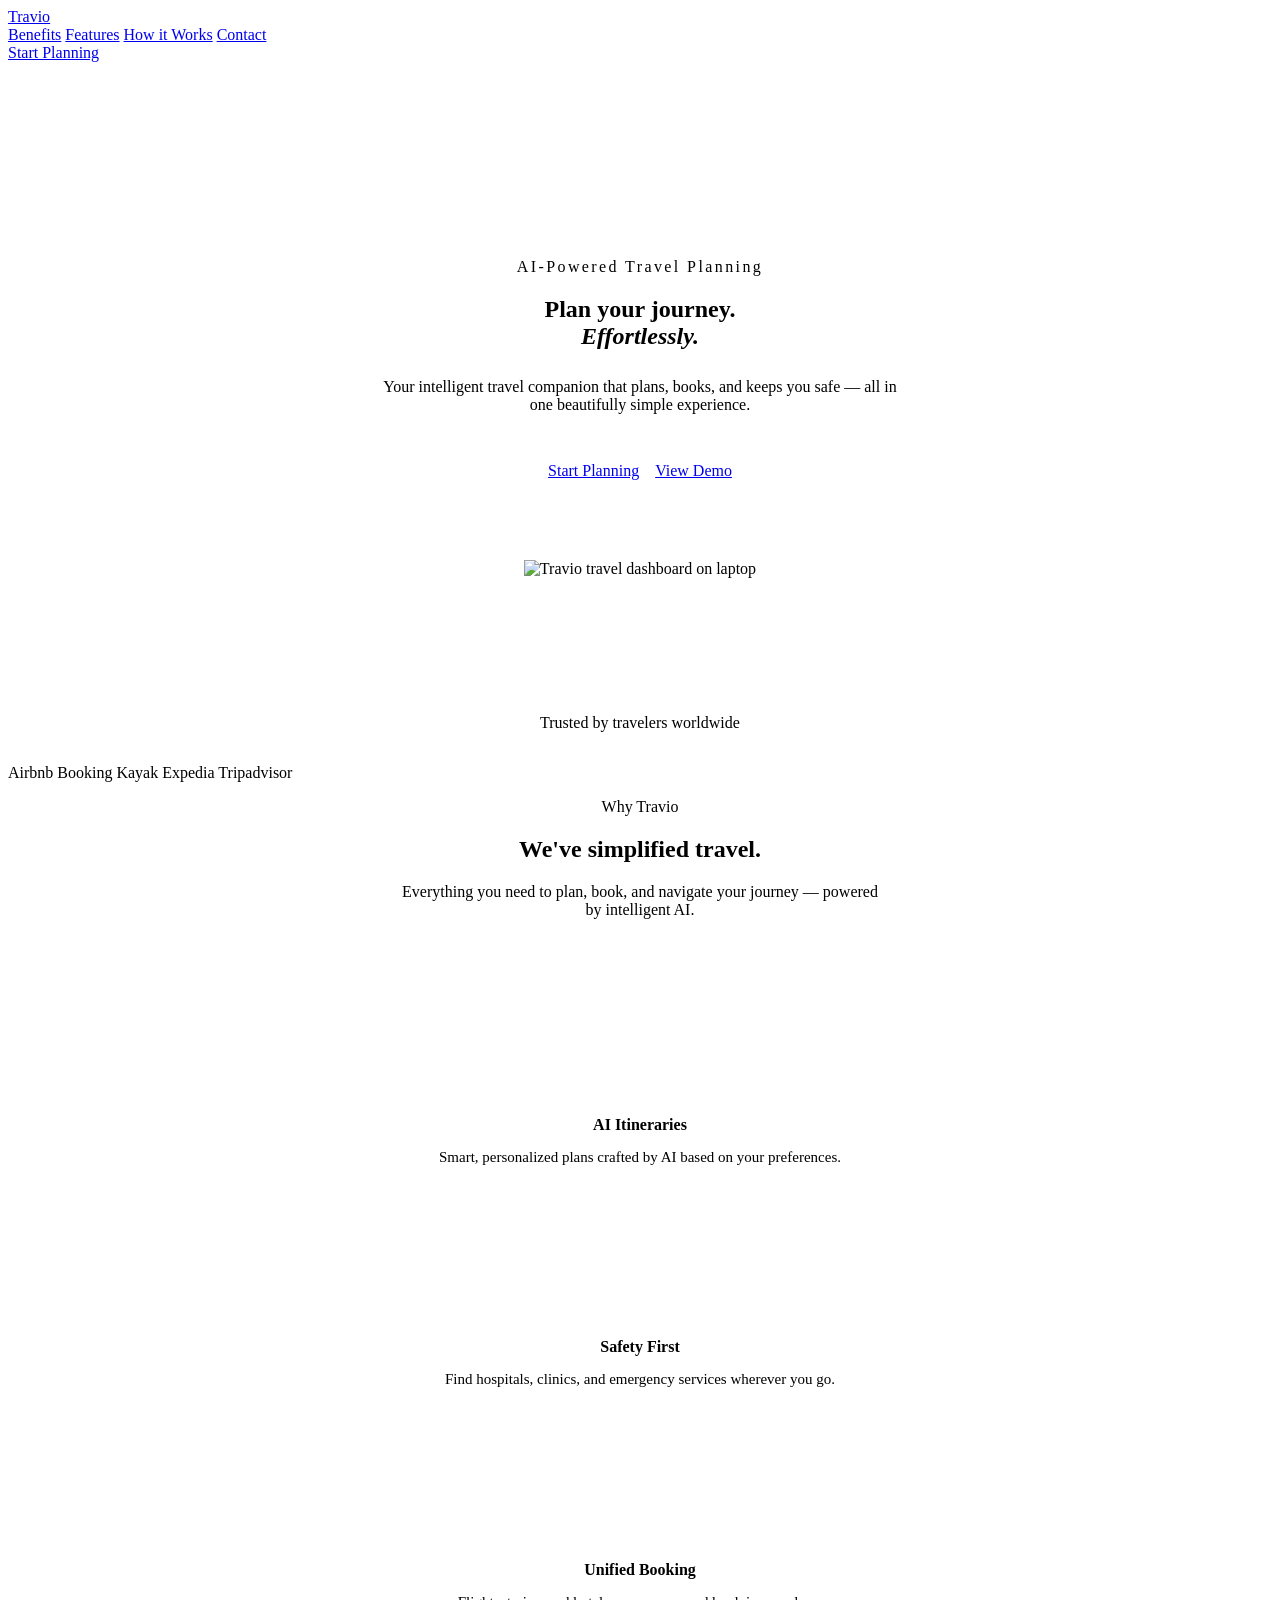
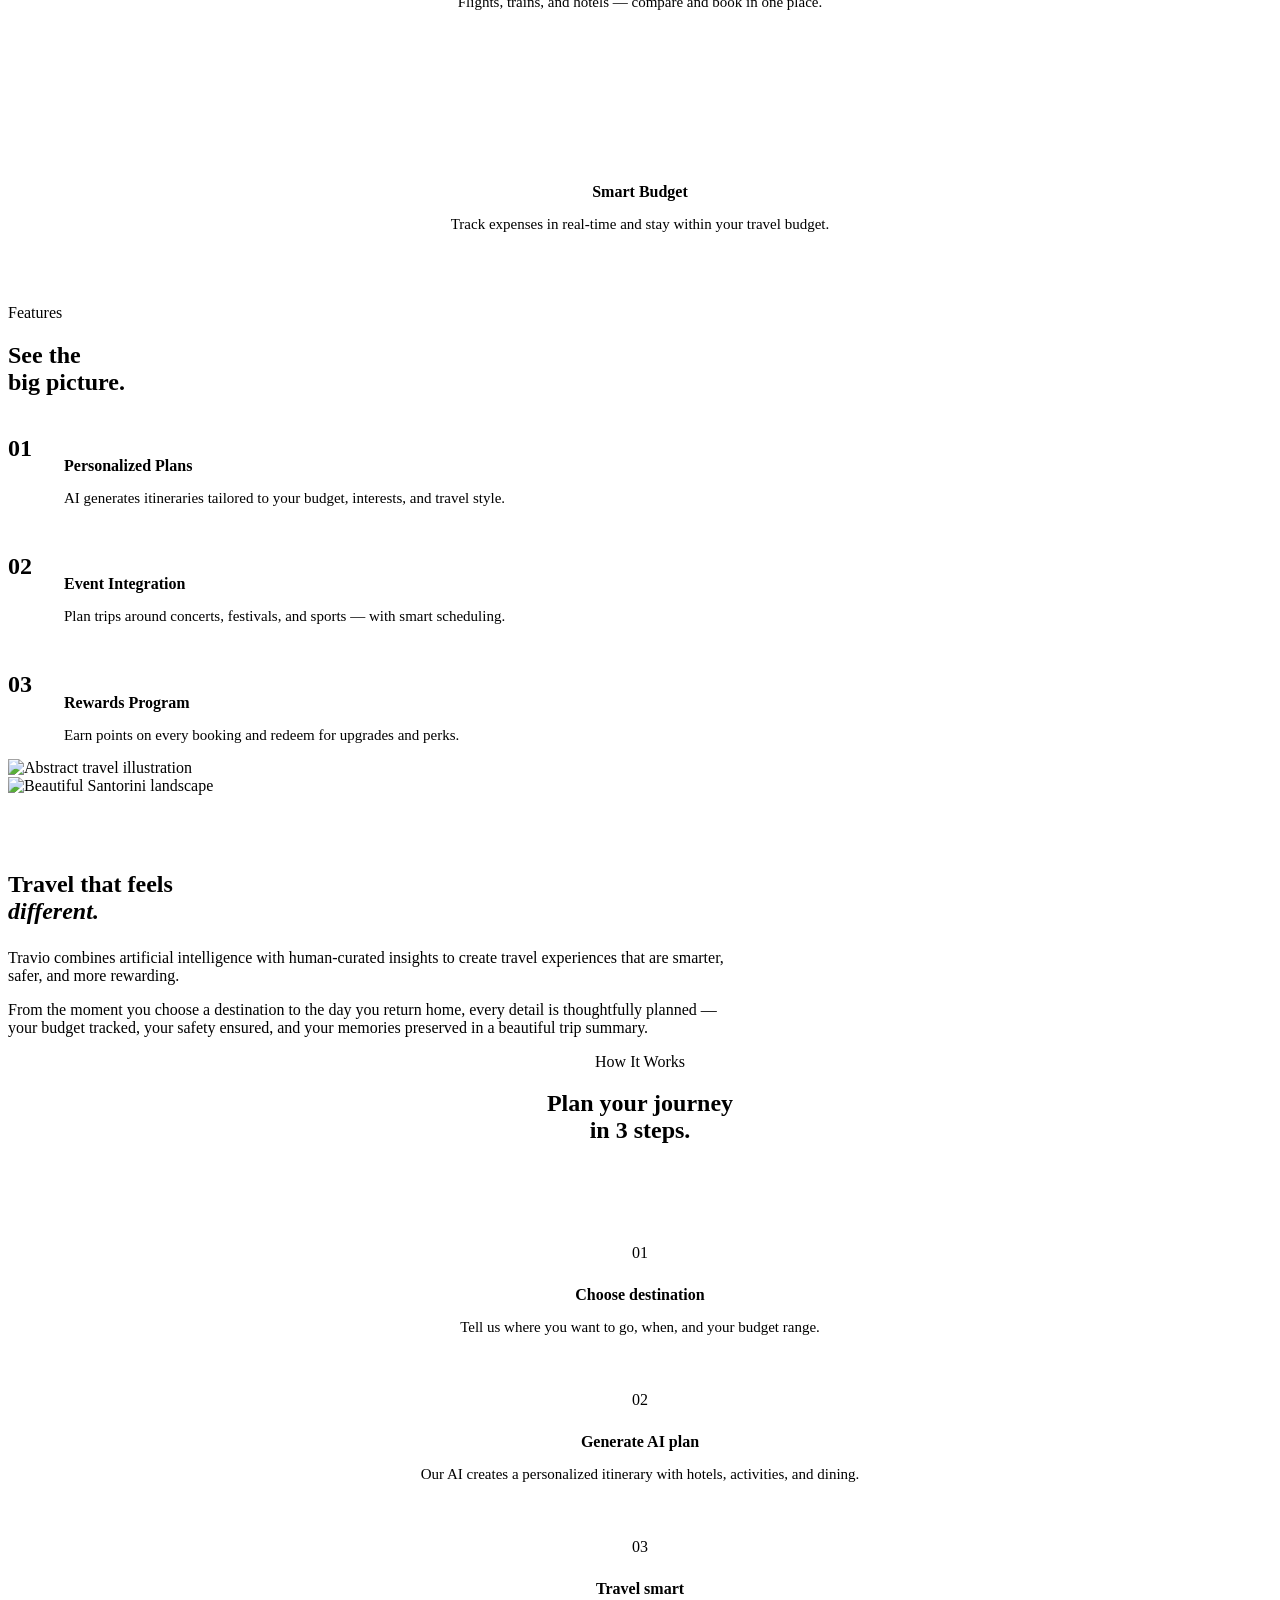
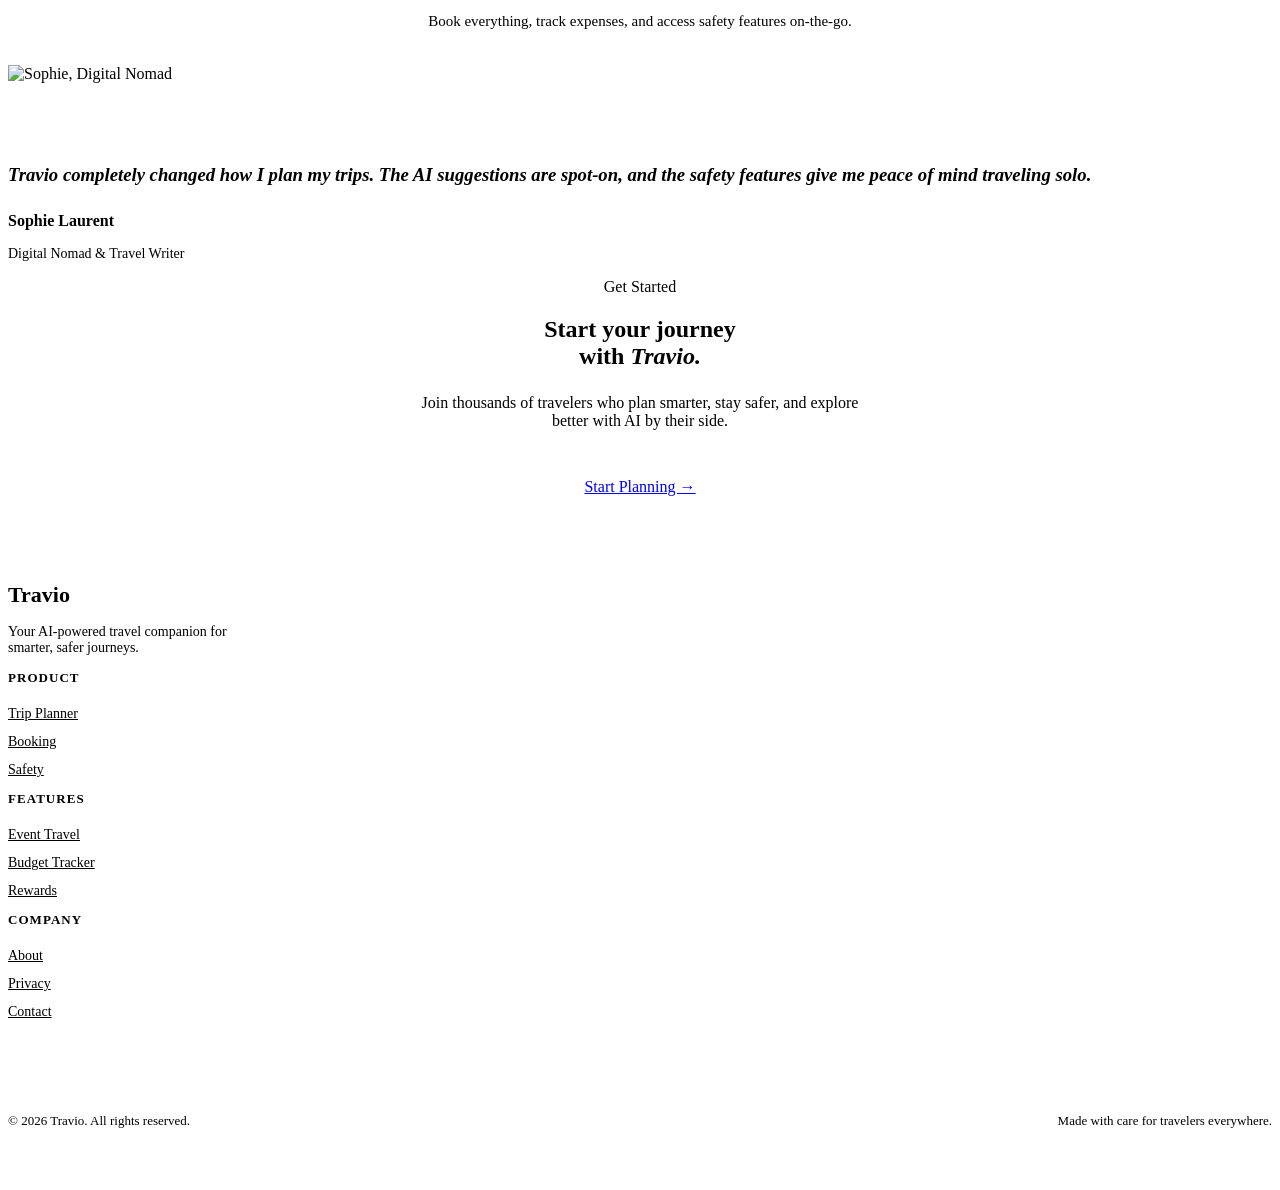
==== index.html @ 598a8935 "Add files via upload" ====
<!DOCTYPE html>
<html lang="en">
<head>
  <meta charset="UTF-8">
  <meta name="viewport" content="width=device-width, initial-scale=1.0">
  <meta name="description" content="Travio — AI Travel Planner & Companion. Plan your journey effortlessly with intelligent travel planning.">
  <title>Travio — Plan Your Journey. Effortlessly.</title>
  <link rel="stylesheet" href="css/style.css">
</head>
<body>

  <!-- ─── Navbar ─── -->
  <nav class="navbar" id="navbar">
    <a href="index.html" class="logo">Travio</a>
    <div class="nav-links" id="navLinks">
      <a href="#benefits">Benefits</a>
      <a href="#features">Features</a>
      <a href="#how-it-works">How it Works</a>
      <a href="#contact">Contact</a>
    </div>
    <a href="planner.html" class="btn btn-primary btn-sm">Start Planning</a>
    <div class="mobile-toggle" id="mobileToggle" onclick="document.getElementById('navLinks').classList.toggle('open')">
      <span></span><span></span><span></span>
    </div>
  </nav>

  <!-- ─── Hero ─── -->
  <section style="padding-top: 180px; padding-bottom: 120px; position: relative;">
    <div class="container" style="text-align: center;">
      <div class="reveal visible">
        <p class="label" style="margin-bottom: 20px; letter-spacing: 0.15em; color: var(--accent);">AI-Powered Travel Planning</p>
        <h1 style="max-width: 820px; margin: 0 auto 28px;">Plan your journey.<br><em>Effortlessly.</em></h1>
        <p class="text-lg" style="max-width: 520px; margin: 0 auto 48px; color: var(--text-secondary);">
          Your intelligent travel companion that plans, books, and keeps you safe — all in one beautifully simple experience.
        </p>
        <div style="display: flex; gap: 16px; justify-content: center; flex-wrap: wrap;">
          <a href="planner.html" class="btn btn-primary btn-lg">Start Planning</a>
          <a href="dashboard.html" class="btn btn-secondary btn-lg">View Demo</a>
        </div>
      </div>

      <!-- Hero Image -->
      <div class="reveal" style="margin-top: 80px; position: relative;">
        <div style="position: relative; max-width: 800px; margin: 0 auto;">
          <img src="assets/hero-mockup.png" alt="Travio travel dashboard on laptop" style="width: 100%; border-radius: var(--radius-xl); position: relative; z-index: 2;">
        </div>
      </div>
    </div>
  </section>

  <!-- ─── Logo Strip ─── -->
  <section class="section-sm" style="border-top: 1px solid var(--border-light); border-bottom: 1px solid var(--border-light);">
    <div class="container">
      <p class="label" style="text-align: center; margin-bottom: 32px;">Trusted by travelers worldwide</p>
      <div class="logo-strip reveal">
        <span>Airbnb</span>
        <span>Booking</span>
        <span>Kayak</span>
        <span>Expedia</span>
        <span>Tripadvisor</span>
      </div>
    </div>
  </section>

  <!-- ─── Benefits ─── -->
  <section class="section" id="benefits">
    <div class="container">
      <div style="text-align: center; margin-bottom: 80px;" class="reveal">
        <p class="label" style="margin-bottom: 16px; color: var(--accent);">Why Travio</p>
        <h2>We've simplified travel.</h2>
        <p style="max-width: 480px; margin: 20px auto 0;">Everything you need to plan, book, and navigate your journey — powered by intelligent AI.</p>
      </div>
      <div class="grid-4">
        <div class="card card-flat reveal reveal-delay-1" style="text-align: center; padding: 40px 16px;">
          <div style="width: 56px; height: 56px; border-radius: 50%; background: var(--accent-light); display: flex; align-items: center; justify-content: center; margin: 0 auto 20px;">
            <svg width="24" height="24" fill="none" stroke="var(--accent)" stroke-width="1.5" viewBox="0 0 24 24"><path d="M12 2L2 7l10 5 10-5-10-5z"/><path d="M2 17l10 5 10-5"/><path d="M2 12l10 5 10-5"/></svg>
          </div>
          <h4 style="margin-bottom: 8px;">AI Itineraries</h4>
          <p style="font-size: 0.9375rem;">Smart, personalized plans crafted by AI based on your preferences.</p>
        </div>
        <div class="card card-flat reveal reveal-delay-2" style="text-align: center; padding: 40px 16px;">
          <div style="width: 56px; height: 56px; border-radius: 50%; background: var(--accent-light); display: flex; align-items: center; justify-content: center; margin: 0 auto 20px;">
            <svg width="24" height="24" fill="none" stroke="var(--accent)" stroke-width="1.5" viewBox="0 0 24 24"><path d="M12 22s-8-4.5-8-11.8A8 8 0 0112 2a8 8 0 018 8.2c0 7.3-8 11.8-8 11.8z"/><circle cx="12" cy="10" r="3"/></svg>
          </div>
          <h4 style="margin-bottom: 8px;">Safety First</h4>
          <p style="font-size: 0.9375rem;">Find hospitals, clinics, and emergency services wherever you go.</p>
        </div>
        <div class="card card-flat reveal reveal-delay-3" style="text-align: center; padding: 40px 16px;">
          <div style="width: 56px; height: 56px; border-radius: 50%; background: var(--accent-light); display: flex; align-items: center; justify-content: center; margin: 0 auto 20px;">
            <svg width="24" height="24" fill="none" stroke="var(--accent)" stroke-width="1.5" viewBox="0 0 24 24"><rect x="2" y="5" width="20" height="14" rx="2"/><path d="M2 10h20"/></svg>
          </div>
          <h4 style="margin-bottom: 8px;">Unified Booking</h4>
          <p style="font-size: 0.9375rem;">Flights, trains, and hotels — compare and book in one place.</p>
        </div>
        <div class="card card-flat reveal reveal-delay-4" style="text-align: center; padding: 40px 16px;">
          <div style="width: 56px; height: 56px; border-radius: 50%; background: var(--accent-light); display: flex; align-items: center; justify-content: center; margin: 0 auto 20px;">
            <svg width="24" height="24" fill="none" stroke="var(--accent)" stroke-width="1.5" viewBox="0 0 24 24"><circle cx="12" cy="12" r="10"/><path d="M16 8l-4 4-4-4"/><path d="M12 12v6"/></svg>
          </div>
          <h4 style="margin-bottom: 8px;">Smart Budget</h4>
          <p style="font-size: 0.9375rem;">Track expenses in real-time and stay within your travel budget.</p>
        </div>
      </div>
    </div>
  </section>

  <!-- ─── Feature Split ─── -->
  <section class="section" id="features" style="background: var(--bg-alt);">
    <div class="container">
      <div class="grid-2" style="align-items: center;">
        <div class="reveal">
          <p class="label" style="margin-bottom: 16px; color: var(--accent);">Features</p>
          <h2 style="margin-bottom: 40px;">See the<br>big picture.</h2>
          <div style="display: flex; flex-direction: column; gap: 32px;">
            <div style="display: flex; gap: 20px;">
              <span style="font-family: var(--font-serif); font-size: 1.5rem; font-weight: 700; color: var(--border); line-height: 1; min-width: 36px;">01</span>
              <div>
                <h4 style="margin-bottom: 6px;">Personalized Plans</h4>
                <p style="font-size: 0.9375rem;">AI generates itineraries tailored to your budget, interests, and travel style.</p>
              </div>
            </div>
            <div style="display: flex; gap: 20px;">
              <span style="font-family: var(--font-serif); font-size: 1.5rem; font-weight: 700; color: var(--border); line-height: 1; min-width: 36px;">02</span>
              <div>
                <h4 style="margin-bottom: 6px;">Event Integration</h4>
                <p style="font-size: 0.9375rem;">Plan trips around concerts, festivals, and sports — with smart scheduling.</p>
              </div>
            </div>
            <div style="display: flex; gap: 20px;">
              <span style="font-family: var(--font-serif); font-size: 1.5rem; font-weight: 700; color: var(--border); line-height: 1; min-width: 36px;">03</span>
              <div>
                <h4 style="margin-bottom: 6px;">Rewards Program</h4>
                <p style="font-size: 0.9375rem;">Earn points on every booking and redeem for upgrades and perks.</p>
              </div>
            </div>
          </div>
        </div>
        <div class="reveal reveal-delay-2">
          <img src="assets/abstract-shapes.png" alt="Abstract travel illustration" style="width: 100%; border-radius: var(--radius-xl);">
        </div>
      </div>
    </div>
  </section>

  <!-- ─── Image + Text ─── -->
  <section class="section">
    <div class="container">
      <div class="reveal">
        <img src="assets/travel-landscape.png" alt="Beautiful Santorini landscape" style="width: 100%; border-radius: var(--radius-xl); margin-bottom: 56px; max-height: 520px; object-fit: cover;">
      </div>
      <div class="reveal" style="max-width: 720px;">
        <h2 style="margin-bottom: 24px;">Travel that feels<br><em>different.</em></h2>
        <p class="text-lg" style="margin-bottom: 16px;">Travio combines artificial intelligence with human-curated insights to create travel experiences that are smarter, safer, and more rewarding.</p>
        <p>From the moment you choose a destination to the day you return home, every detail is thoughtfully planned — your budget tracked, your safety ensured, and your memories preserved in a beautiful trip summary.</p>
      </div>
    </div>
  </section>

  <!-- ─── Process Steps ─── -->
  <section class="section" id="how-it-works" style="background: var(--bg-alt);">
    <div class="container">
      <div style="text-align: center; margin-bottom: 80px;" class="reveal">
        <p class="label" style="margin-bottom: 16px; color: var(--accent);">How It Works</p>
        <h2>Plan your journey<br>in 3 steps.</h2>
      </div>
      <div class="grid-3">
        <div class="reveal reveal-delay-1" style="text-align: center; padding: 20px;">
          <div class="step-number" style="margin-bottom: 24px;">01</div>
          <h4 style="margin-bottom: 12px;">Choose destination</h4>
          <p style="font-size: 0.9375rem;">Tell us where you want to go, when, and your budget range.</p>
        </div>
        <div class="reveal reveal-delay-2" style="text-align: center; padding: 20px;">
          <div class="step-number" style="margin-bottom: 24px;">02</div>
          <h4 style="margin-bottom: 12px;">Generate AI plan</h4>
          <p style="font-size: 0.9375rem;">Our AI creates a personalized itinerary with hotels, activities, and dining.</p>
        </div>
        <div class="reveal reveal-delay-3" style="text-align: center; padding: 20px;">
          <div class="step-number" style="margin-bottom: 24px;">03</div>
          <h4 style="margin-bottom: 12px;">Travel smart</h4>
          <p style="font-size: 0.9375rem;">Book everything, track expenses, and access safety features on-the-go.</p>
        </div>
      </div>
    </div>
  </section>

  <!-- ─── Testimonial ─── -->
  <section class="section">
    <div class="container">
      <div class="grid-2" style="align-items: center; gap: 80px;">
        <div class="reveal">
          <img src="assets/testimonial.png" alt="Sophie, Digital Nomad" style="width: 100%; border-radius: var(--radius-xl); max-height: 520px; object-fit: cover;">
        </div>
        <div class="reveal reveal-delay-2">
          <svg width="40" height="32" viewBox="0 0 40 32" fill="none" style="margin-bottom: 24px;"><path d="M0 32V19.2C0 6.4 7.5 0 18 0v8c-6 0-9 3.2-9 8h9v16H0zm22 0V19.2C22 6.4 29.5 0 40 0v8c-6 0-9 3.2-9 8h9v16H22z" fill="var(--border)"/></svg>
          <h3 style="margin-bottom: 24px; font-style: italic; line-height: 1.4;">Travio completely changed how I plan my trips. The AI suggestions are spot-on, and the safety features give me peace of mind traveling solo.</h3>
          <div>
            <p style="font-weight: 600; color: var(--text); font-size: 1rem;">Sophie Laurent</p>
            <p style="font-size: 0.875rem;">Digital Nomad & Travel Writer</p>
          </div>
        </div>
      </div>
    </div>
  </section>

  <!-- ─── CTA ─── -->
  <section class="section" style="background: var(--bg-alt);">
    <div class="container" style="text-align: center;">
      <div class="reveal">
        <p class="label" style="margin-bottom: 16px; color: var(--accent);">Get Started</p>
        <h2 style="margin-bottom: 24px;">Start your journey<br>with <em>Travio.</em></h2>
        <p style="max-width: 440px; margin: 0 auto 48px;">Join thousands of travelers who plan smarter, stay safer, and explore better with AI by their side.</p>
        <a href="planner.html" class="btn btn-primary btn-lg">Start Planning →</a>
      </div>
    </div>
  </section>

  <!-- ─── Footer ─── -->
  <footer id="contact" style="border-top: 1px solid var(--border-light); padding: 64px 0 40px;">
    <div class="container">
      <div class="grid-4" style="margin-bottom: 56px;">
        <div>
          <p class="logo" style="font-family: var(--font-serif); font-weight: 700; font-size: 1.375rem; margin-bottom: 16px;">Travio</p>
          <p style="font-size: 0.875rem; max-width: 240px;">Your AI-powered travel companion for smarter, safer journeys.</p>
        </div>
        <div>
          <p style="font-weight: 600; font-size: 0.8125rem; text-transform: uppercase; letter-spacing: 0.08em; color: var(--text); margin-bottom: 20px;">Product</p>
          <div style="display: flex; flex-direction: column; gap: 12px;">
            <a href="planner.html" style="font-size: 0.875rem; color: var(--text-secondary);">Trip Planner</a>
            <a href="booking.html" style="font-size: 0.875rem; color: var(--text-secondary);">Booking</a>
            <a href="safety.html" style="font-size: 0.875rem; color: var(--text-secondary);">Safety</a>
          </div>
        </div>
        <div>
          <p style="font-weight: 600; font-size: 0.8125rem; text-transform: uppercase; letter-spacing: 0.08em; color: var(--text); margin-bottom: 20px;">Features</p>
          <div style="display: flex; flex-direction: column; gap: 12px;">
            <a href="events.html" style="font-size: 0.875rem; color: var(--text-secondary);">Event Travel</a>
            <a href="budget.html" style="font-size: 0.875rem; color: var(--text-secondary);">Budget Tracker</a>
            <a href="rewards.html" style="font-size: 0.875rem; color: var(--text-secondary);">Rewards</a>
          </div>
        </div>
        <div>
          <p style="font-weight: 600; font-size: 0.8125rem; text-transform: uppercase; letter-spacing: 0.08em; color: var(--text); margin-bottom: 20px;">Company</p>
          <div style="display: flex; flex-direction: column; gap: 12px;">
            <a href="#" style="font-size: 0.875rem; color: var(--text-secondary);">About</a>
            <a href="#" style="font-size: 0.875rem; color: var(--text-secondary);">Privacy</a>
            <a href="#" style="font-size: 0.875rem; color: var(--text-secondary);">Contact</a>
          </div>
        </div>
      </div>
      <div style="border-top: 1px solid var(--border-light); padding-top: 24px; display: flex; justify-content: space-between; align-items: center; flex-wrap: wrap; gap: 12px;">
        <p style="font-size: 0.8125rem; color: var(--text-light);">© 2026 Travio. All rights reserved.</p>
        <p style="font-size: 0.8125rem; color: var(--text-light);">Made with care for travelers everywhere.</p>
      </div>
    </div>
  </footer>

  <script src="js/app.js"></script>
</body>
</html>
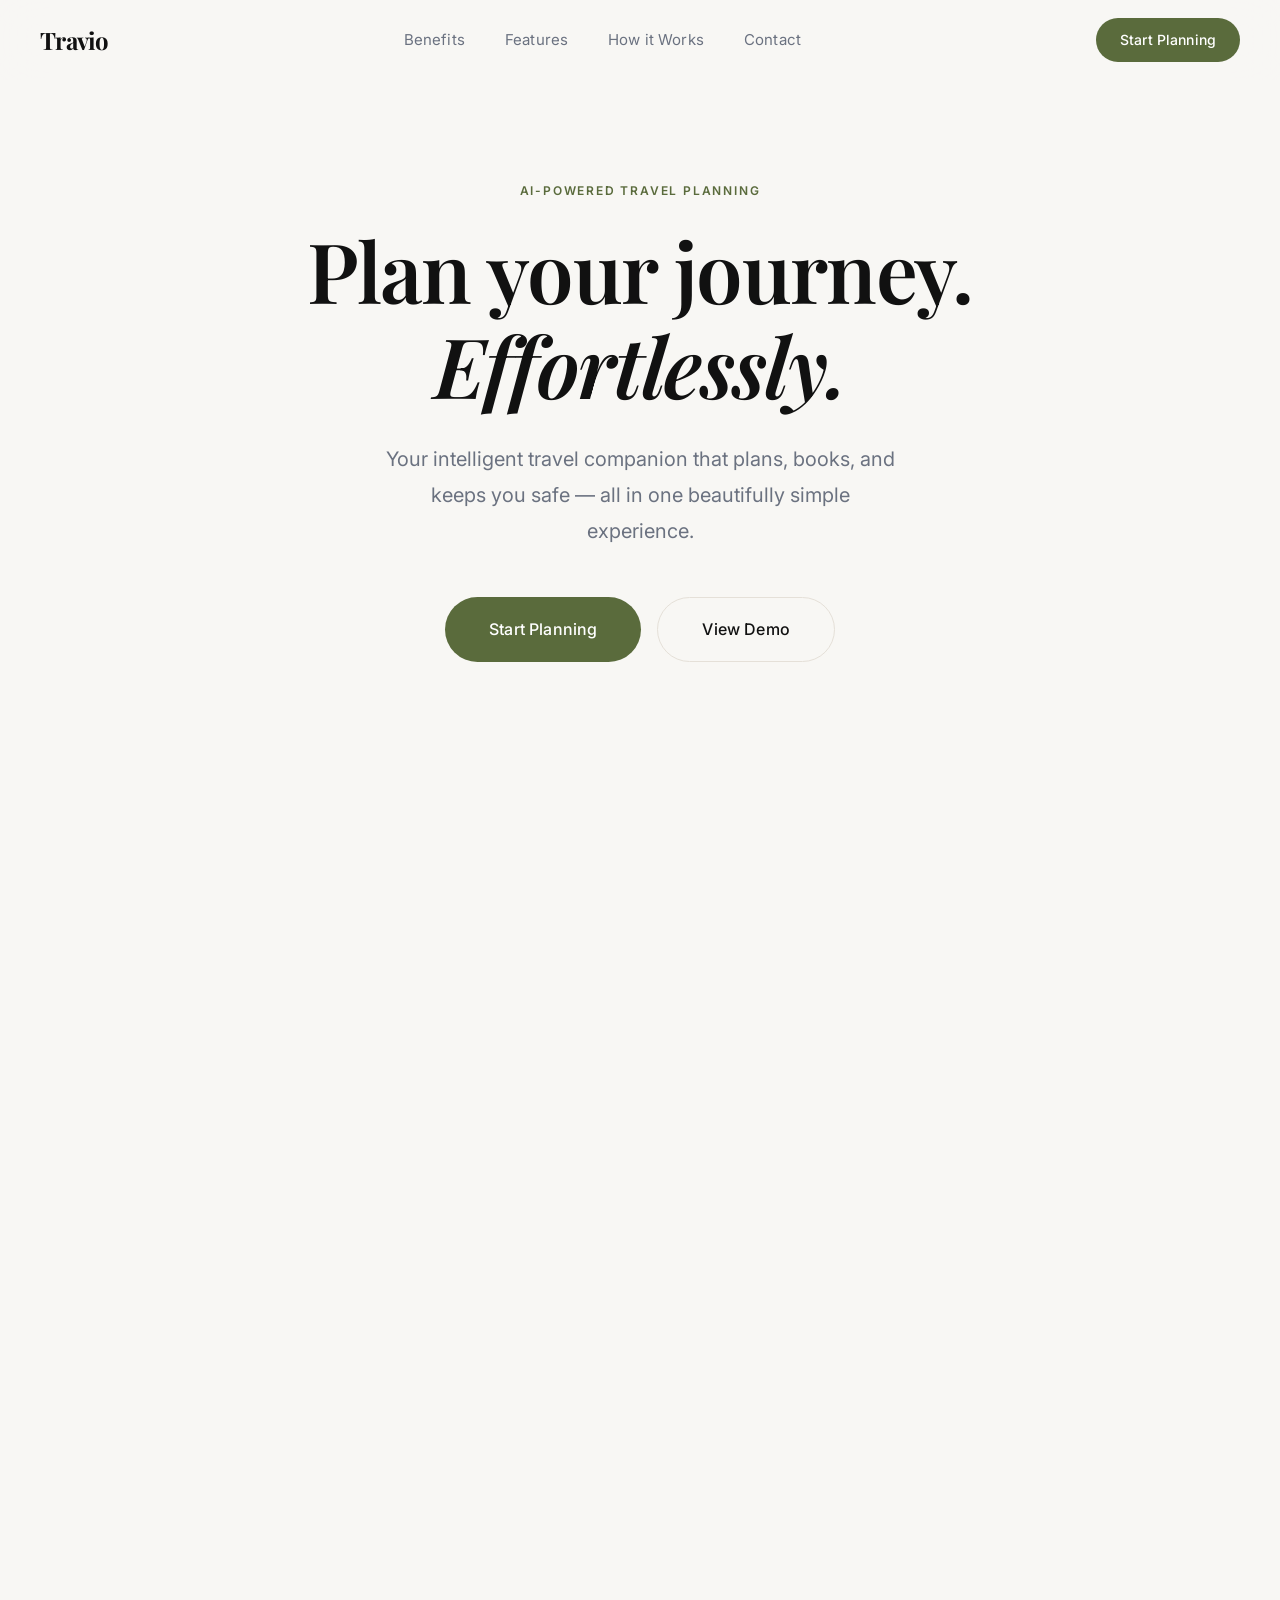
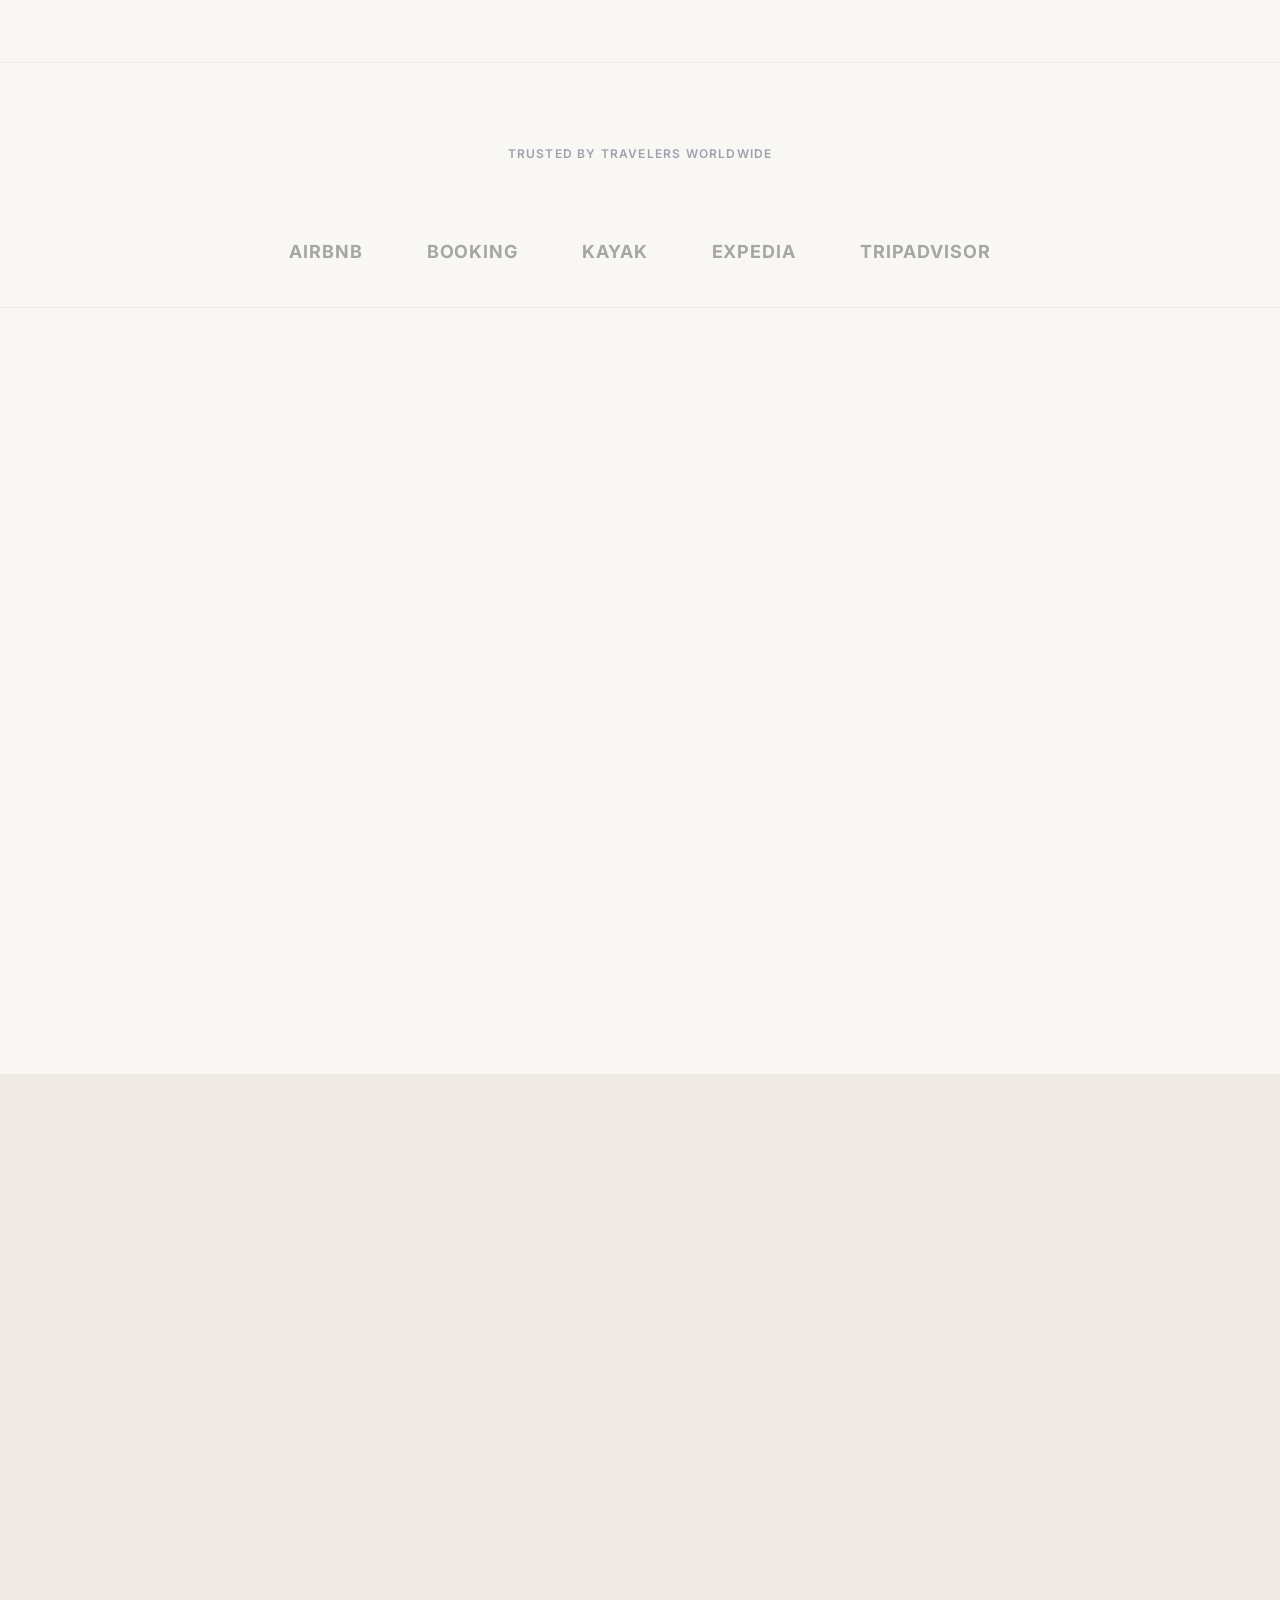
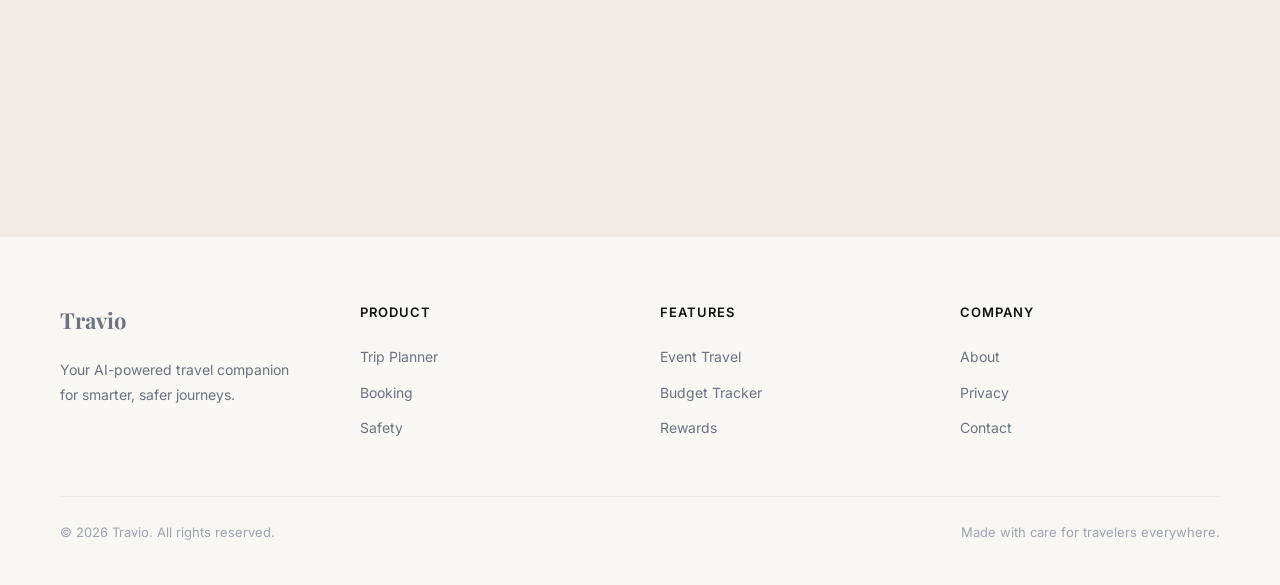
==== commit 09054590: "Update image paths to use relative URLs" ====
--- a/index.html
+++ b/index.html
@@ -5,7 +5,7 @@
   <meta name="viewport" content="width=device-width, initial-scale=1.0">
   <meta name="description" content="Travio — AI Travel Planner & Companion. Plan your journey effortlessly with intelligent travel planning.">
   <title>Travio — Plan Your Journey. Effortlessly.</title>
-  <link rel="stylesheet" href="css/style.css">
+<link rel="stylesheet" href="./style.css">
 </head>
 <body>
 
@@ -42,7 +42,7 @@
       <!-- Hero Image -->
       <div class="reveal" style="margin-top: 80px; position: relative;">
         <div style="position: relative; max-width: 800px; margin: 0 auto;">
-          <img src="assets/hero-mockup.png" alt="Travio travel dashboard on laptop" style="width: 100%; border-radius: var(--radius-xl); position: relative; z-index: 2;">
+          <img src="./hero-mockup.png" alt="Travio travel dashboard on laptop" style="width: 100%; border-radius: var(--radius-xl); position: relative; z-index: 2;">
         </div>
       </div>
     </div>
@@ -135,7 +135,7 @@
           </div>
         </div>
         <div class="reveal reveal-delay-2">
-          <img src="assets/abstract-shapes.png" alt="Abstract travel illustration" style="width: 100%; border-radius: var(--radius-xl);">
+          <img src="./abstract-shapes.png" alt="Abstract travel illustration" style="width: 100%; border-radius: var(--radius-xl);">
         </div>
       </div>
     </div>
@@ -145,7 +145,7 @@
   <section class="section">
     <div class="container">
       <div class="reveal">
-        <img src="assets/travel-landscape.png" alt="Beautiful Santorini landscape" style="width: 100%; border-radius: var(--radius-xl); margin-bottom: 56px; max-height: 520px; object-fit: cover;">
+        <img src="./travel-landscape.png" alt="Beautiful Santorini landscape" style="width: 100%; border-radius: var(--radius-xl); margin-bottom: 56px; max-height: 520px; object-fit: cover;">
       </div>
       <div class="reveal" style="max-width: 720px;">
         <h2 style="margin-bottom: 24px;">Travel that feels<br><em>different.</em></h2>
@@ -187,7 +187,7 @@
     <div class="container">
       <div class="grid-2" style="align-items: center; gap: 80px;">
         <div class="reveal">
-          <img src="assets/testimonial.png" alt="Sophie, Digital Nomad" style="width: 100%; border-radius: var(--radius-xl); max-height: 520px; object-fit: cover;">
+          <img src="./testimonial.png" alt="Sophie, Digital Nomad" style="width: 100%; border-radius: var(--radius-xl); max-height: 520px; object-fit: cover;">
         </div>
         <div class="reveal reveal-delay-2">
           <svg width="40" height="32" viewBox="0 0 40 32" fill="none" style="margin-bottom: 24px;"><path d="M0 32V19.2C0 6.4 7.5 0 18 0v8c-6 0-9 3.2-9 8h9v16H0zm22 0V19.2C22 6.4 29.5 0 40 0v8c-6 0-9 3.2-9 8h9v16H22z" fill="var(--border)"/></svg>
--- a/style.css
+++ b/style.css
@@ -0,0 +1,307 @@
+/* ===== Travio — Editorial Design System ===== */
+@import url('https://fonts.googleapis.com/css2?family=Playfair+Display:ital,wght@0,400;0,500;0,600;0,700;0,800;1,400;1,500&family=Inter:wght@300;400;500;600;700&display=swap');
+
+/* --- Tokens --- */
+:root {
+  --bg: #F8F7F4;
+  --bg-alt: #EFEAE3;
+  --accent: #5A6B3C;
+  --accent-hover: #4A5A30;
+  --accent-light: rgba(90,107,60,0.08);
+  --text: #111111;
+  --text-secondary: #6B7280;
+  --text-light: #9CA3AF;
+  --white: #FFFFFF;
+  --border: #E5E0D8;
+  --border-light: #F0EBE4;
+  --shadow-sm: 0 1px 3px rgba(0,0,0,0.04);
+  --shadow: 0 4px 20px rgba(0,0,0,0.06);
+  --shadow-lg: 0 16px 48px rgba(0,0,0,0.08);
+  --shadow-xl: 0 24px 64px rgba(0,0,0,0.1);
+  --radius: 12px;
+  --radius-lg: 20px;
+  --radius-xl: 32px;
+  --radius-full: 9999px;
+  --font-serif: 'Playfair Display', Georgia, serif;
+  --font-sans: 'Inter', -apple-system, sans-serif;
+  --ease: cubic-bezier(0.4, 0, 0.2, 1);
+  --ease-out: cubic-bezier(0, 0, 0.2, 1);
+}
+
+/* --- Reset --- */
+*, *::before, *::after { box-sizing: border-box; margin: 0; padding: 0; }
+html { scroll-behavior: smooth; font-size: 16px; }
+body {
+  font-family: var(--font-sans);
+  color: var(--text);
+  background: var(--bg);
+  line-height: 1.7;
+  -webkit-font-smoothing: antialiased;
+  -moz-osx-font-smoothing: grayscale;
+  overflow-x: hidden;
+}
+a { text-decoration: none; color: inherit; }
+ul, ol { list-style: none; }
+img { max-width: 100%; display: block; }
+button { cursor: pointer; font-family: var(--font-sans); border: none; background: none; }
+input, select, textarea { font-family: var(--font-sans); border: none; outline: none; }
+
+/* --- Typography --- */
+h1, h2, h3 { font-family: var(--font-serif); font-weight: 600; line-height: 1.15; color: var(--text); letter-spacing: -0.02em; }
+h4 { font-family: var(--font-sans); font-weight: 600; line-height: 1.3; color: var(--text); }
+h1 { font-size: clamp(3rem, 6.5vw, 5.5rem); }
+h2 { font-size: clamp(2rem, 4vw, 3.5rem); }
+h3 { font-size: clamp(1.5rem, 2.5vw, 2rem); }
+h4 { font-size: 1.125rem; }
+p { color: var(--text-secondary); line-height: 1.8; font-size: 1.0625rem; }
+.text-lg { font-size: 1.25rem; line-height: 1.8; }
+.text-sm { font-size: 0.875rem; }
+.text-xs { font-size: 0.8125rem; }
+.text-serif { font-family: var(--font-serif); }
+.text-italic { font-style: italic; }
+.label {
+  font-size: 0.75rem; font-weight: 600; text-transform: uppercase;
+  letter-spacing: 0.1em; color: var(--text-light);
+}
+
+/* --- Layout --- */
+.container { max-width: 1240px; margin: 0 auto; padding: 0 40px; }
+.container-narrow { max-width: 900px; margin: 0 auto; padding: 0 40px; }
+.section { padding: 120px 0; }
+.section-sm { padding: 80px 0; }
+.grid-2 { display: grid; grid-template-columns: repeat(2, 1fr); gap: 48px; }
+.grid-3 { display: grid; grid-template-columns: repeat(3, 1fr); gap: 40px; }
+.grid-4 { display: grid; grid-template-columns: repeat(4, 1fr); gap: 40px; }
+.flex { display: flex; }
+.flex-center { display: flex; align-items: center; justify-content: center; }
+.flex-between { display: flex; align-items: center; justify-content: space-between; }
+.gap-8 { gap: 8px; } .gap-12 { gap: 12px; } .gap-16 { gap: 16px; } .gap-24 { gap: 24px; } .gap-32 { gap: 32px; }
+
+/* --- Navbar --- */
+.navbar {
+  position: fixed; top: 0; left: 0; right: 0; z-index: 100;
+  padding: 0 40px; height: 80px;
+  display: flex; align-items: center; justify-content: space-between;
+  background: rgba(248,247,244,0.9);
+  backdrop-filter: blur(20px); -webkit-backdrop-filter: blur(20px);
+  transition: box-shadow 0.3s var(--ease);
+}
+.navbar.scrolled { box-shadow: 0 1px 0 var(--border); }
+.navbar .logo {
+  font-family: var(--font-serif); font-weight: 700; font-size: 1.5rem;
+  color: var(--text); letter-spacing: -0.03em;
+}
+.nav-links { display: flex; align-items: center; gap: 40px; }
+.nav-links a {
+  font-size: 0.9375rem; font-weight: 400; color: var(--text-secondary);
+  transition: color 0.2s var(--ease); letter-spacing: 0.01em;
+}
+.nav-links a:hover { color: var(--text); }
+.mobile-toggle { display: none; flex-direction: column; gap: 5px; cursor: pointer; }
+.mobile-toggle span { width: 20px; height: 1.5px; background: var(--text); border-radius: 2px; transition: all 0.3s var(--ease); }
+
+/* --- Buttons --- */
+.btn {
+  display: inline-flex; align-items: center; justify-content: center; gap: 8px;
+  font-weight: 500; font-size: 0.9375rem; letter-spacing: 0.01em;
+  border-radius: var(--radius-full); padding: 14px 32px;
+  transition: all 0.3s var(--ease); white-space: nowrap;
+}
+.btn-primary {
+  background: var(--accent); color: var(--white);
+}
+.btn-primary:hover { background: var(--accent-hover); transform: translateY(-2px); box-shadow: 0 8px 24px rgba(90,107,60,0.25); }
+.btn-secondary {
+  background: transparent; color: var(--text); border: 1.5px solid var(--border);
+}
+.btn-secondary:hover { border-color: var(--text); transform: translateY(-1px); }
+.btn-sm { padding: 10px 24px; font-size: 0.875rem; }
+.btn-lg { padding: 18px 44px; font-size: 1rem; }
+
+/* --- Cards --- */
+.card {
+  background: var(--white); border-radius: var(--radius-lg); padding: 36px;
+  border: 1px solid var(--border-light);
+  transition: all 0.4s var(--ease);
+}
+.card:hover { box-shadow: var(--shadow); transform: translateY(-4px); }
+.card-flat { background: transparent; border: none; padding: 0; }
+.card-flat:hover { box-shadow: none; transform: none; }
+
+/* --- Inputs --- */
+.input-group { display: flex; flex-direction: column; gap: 8px; }
+.input-group label { font-size: 0.8125rem; font-weight: 500; color: var(--text); letter-spacing: 0.02em; }
+.input-field {
+  width: 100%; padding: 14px 18px; font-size: 0.9375rem;
+  background: var(--white); border: 1.5px solid var(--border);
+  border-radius: var(--radius); transition: all 0.2s var(--ease); color: var(--text);
+}
+.input-field:focus { border-color: var(--accent); box-shadow: 0 0 0 4px var(--accent-light); }
+.input-field::placeholder { color: var(--text-light); }
+
+/* --- Tabs --- */
+.tabs { display: flex; gap: 4px; background: var(--bg-alt); padding: 4px; border-radius: var(--radius); }
+.tab {
+  padding: 10px 24px; border-radius: calc(var(--radius) - 2px); font-size: 0.9375rem;
+  font-weight: 500; color: var(--text-secondary); transition: all 0.2s var(--ease); cursor: pointer;
+}
+.tab.active { background: var(--white); color: var(--text); box-shadow: var(--shadow-sm); }
+.tab:hover:not(.active) { color: var(--text); }
+
+/* --- Badges --- */
+.badge {
+  display: inline-flex; align-items: center; gap: 4px;
+  padding: 4px 12px; border-radius: var(--radius-full);
+  font-size: 0.75rem; font-weight: 600;
+}
+.badge-accent { background: var(--accent-light); color: var(--accent); }
+.badge-success { background: rgba(52,211,153,0.12); color: #059669; }
+.badge-warning { background: rgba(245,158,11,0.12); color: #D97706; }
+.badge-danger { background: rgba(239,68,68,0.1); color: #DC2626; }
+.badge-primary { background: var(--accent-light); color: var(--accent); }
+
+/* --- Sidebar (Dashboard pages) --- */
+.layout-dashboard { display: flex; min-height: 100vh; padding-top: 80px; }
+.sidebar {
+  width: 260px; background: var(--white); border-right: 1px solid var(--border-light);
+  padding: 32px 16px; position: fixed; top: 80px; bottom: 0; overflow-y: auto;
+}
+.sidebar-nav { display: flex; flex-direction: column; gap: 4px; }
+.sidebar-link {
+  display: flex; align-items: center; gap: 12px;
+  padding: 12px 16px; border-radius: var(--radius); font-size: 0.9375rem;
+  font-weight: 500; color: var(--text-secondary); transition: all 0.2s var(--ease);
+}
+.sidebar-link:hover { background: var(--bg-alt); color: var(--text); }
+.sidebar-link.active { background: var(--accent-light); color: var(--accent); font-weight: 600; }
+.sidebar-link .icon { width: 20px; height: 20px; flex-shrink: 0; }
+.main-content { flex: 1; margin-left: 260px; padding: 40px; }
+
+/* --- Progress Bar --- */
+.progress-bar { width: 100%; height: 6px; background: var(--border-light); border-radius: var(--radius-full); overflow: hidden; }
+.progress-fill { height: 100%; border-radius: var(--radius-full); background: var(--accent); transition: width 0.8s var(--ease-out); }
+
+/* --- Timeline --- */
+.timeline { position: relative; padding-left: 32px; }
+.timeline::before { content: ''; position: absolute; left: 11px; top: 0; bottom: 0; width: 1.5px; background: var(--border); }
+.timeline-item { position: relative; padding-bottom: 32px; }
+.timeline-dot {
+  position: absolute; left: -32px; top: 4px;
+  width: 22px; height: 22px; border-radius: 50%;
+  background: var(--white); border: 2px solid var(--accent);
+  z-index: 1;
+}
+.timeline-dot.active { background: var(--accent); }
+.timeline-content { background: var(--white); padding: 24px; border-radius: var(--radius); border: 1px solid var(--border-light); }
+
+/* --- Map Placeholder --- */
+.map-placeholder {
+  width: 100%; height: 280px; border-radius: var(--radius-lg);
+  background: var(--bg-alt);
+  display: flex; align-items: center; justify-content: center;
+  color: var(--text-light); font-weight: 500; font-size: 0.9375rem;
+  border: 1px solid var(--border-light);
+}
+
+/* --- Checkbox Card --- */
+.checkbox-card {
+  display: flex; align-items: center; gap: 16px; padding: 16px 20px;
+  background: var(--white); border: 2px solid var(--border);
+  border-radius: var(--radius); cursor: pointer; transition: all 0.3s var(--ease);
+}
+.checkbox-card.selected { border-color: var(--accent); background: var(--accent-light); }
+.checkbox-card input[type="checkbox"] { display: none; }
+.checkbox-indicator {
+  width: 22px; height: 22px; border-radius: 6px; border: 2px solid var(--border);
+  display: flex; align-items: center; justify-content: center; flex-shrink: 0;
+  transition: all 0.2s var(--ease);
+}
+.checkbox-card.selected .checkbox-indicator { background: var(--accent); border-color: var(--accent); }
+.checkbox-card.selected .checkbox-indicator::after { content: '✓'; color: #fff; font-size: 0.75rem; font-weight: 700; }
+
+/* --- Stat Card --- */
+.stat-card { text-align: center; padding: 32px; }
+.stat-card .stat-value {
+  font-family: var(--font-serif); font-size: 2.5rem; font-weight: 700;
+  color: var(--accent);
+}
+.stat-card .stat-label { margin-top: 8px; font-size: 0.875rem; color: var(--text-secondary); }
+
+/* --- Page Header --- */
+.page-header { margin-bottom: 40px; }
+.page-header h1 { font-size: 2rem; margin-bottom: 8px; }
+.page-header p { font-size: 1.0625rem; }
+
+/* --- Stars --- */
+.stars { display: flex; gap: 2px; color: #FBBF24; }
+
+/* --- Animations --- */
+@keyframes fadeInUp {
+  from { opacity: 0; transform: translateY(32px); }
+  to { opacity: 1; transform: translateY(0); }
+}
+@keyframes fadeIn {
+  from { opacity: 0; }
+  to { opacity: 1; }
+}
+@keyframes shimmer {
+  0% { background-position: -400px 0; }
+  100% { background-position: 400px 0; }
+}
+.reveal {
+  opacity: 0; transform: translateY(40px);
+  transition: opacity 0.8s var(--ease-out), transform 0.8s var(--ease-out);
+}
+.reveal.visible { opacity: 1; transform: translateY(0); }
+.reveal-delay-1 { transition-delay: 0.1s; }
+.reveal-delay-2 { transition-delay: 0.2s; }
+.reveal-delay-3 { transition-delay: 0.3s; }
+.reveal-delay-4 { transition-delay: 0.4s; }
+.shimmer {
+  background: linear-gradient(90deg, var(--border-light) 25%, #e8e8e8 50%, var(--border-light) 75%);
+  background-size: 800px 100%; animation: shimmer 1.5s infinite linear; border-radius: var(--radius);
+}
+
+/* --- Logo strip --- */
+.logo-strip {
+  display: flex; align-items: center; justify-content: center; gap: 64px;
+  opacity: 0.35; filter: grayscale(1);
+}
+.logo-strip span {
+  font-family: var(--font-sans); font-weight: 700; font-size: 1.125rem;
+  letter-spacing: 0.05em; text-transform: uppercase; color: var(--text);
+}
+
+/* --- Step Number --- */
+.step-number {
+  font-family: var(--font-serif); font-size: 3rem; font-weight: 700;
+  color: var(--border); line-height: 1;
+}
+
+/* --- Responsive --- */
+@media (max-width: 1024px) {
+  .grid-3 { grid-template-columns: repeat(2, 1fr); }
+  .grid-4 { grid-template-columns: repeat(2, 1fr); }
+  .sidebar { display: none; }
+  .main-content { margin-left: 0; }
+  .container { padding: 0 32px; }
+  .section { padding: 80px 0; }
+}
+@media (max-width: 768px) {
+  .container, .container-narrow { padding: 0 24px; }
+  .section { padding: 64px 0; }
+  .section-sm { padding: 48px 0; }
+  .grid-2, .grid-3, .grid-4 { grid-template-columns: 1fr; gap: 32px; }
+  .nav-links { display: none; }
+  .mobile-toggle { display: flex; }
+  .nav-links.open {
+    display: flex; flex-direction: column; position: absolute;
+    top: 80px; left: 0; right: 0; background: var(--bg);
+    padding: 32px 40px; gap: 20px; border-bottom: 1px solid var(--border);
+  }
+  .navbar { padding: 0 24px; }
+  .btn-lg { padding: 16px 36px; }
+  .layout-dashboard { flex-direction: column; }
+  .main-content { padding: 24px; }
+  .logo-strip { flex-wrap: wrap; gap: 32px; }
+}
